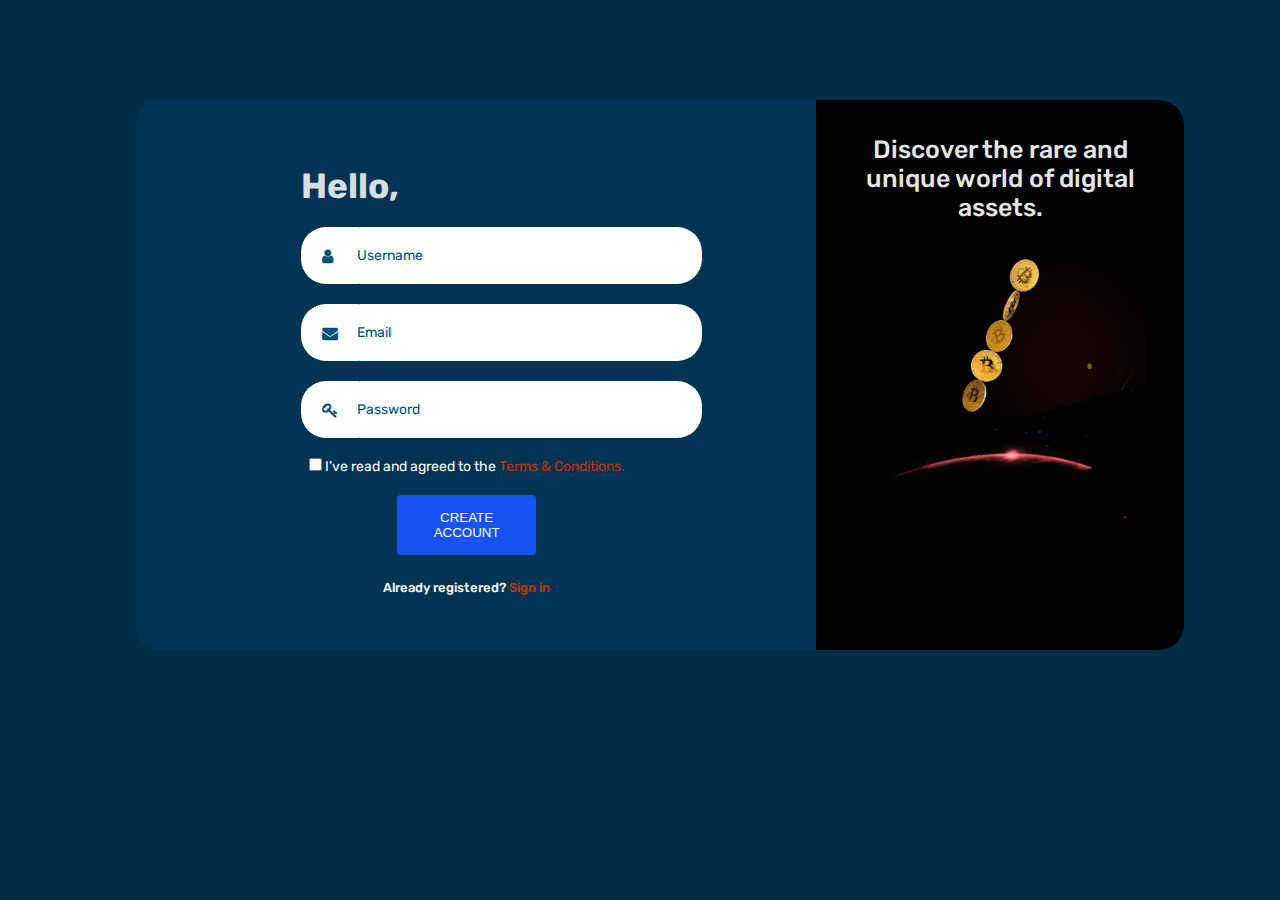
==== login.html @ 49a72966 "first commit" ====
<!DOCTYPE html>
<html lang="en">
<head>
    <meta charset="UTF-8">
    <meta http-equiv="X-UA-Compatible" content="IE=edge">
    <meta name="viewport" content="width=device-width, initial-scale=1.0">
    <title>Login Page</title>
    <link rel="stylesheet" href="login.css">
    <link rel="stylesheet" href= "https://cdnjs.cloudflare.com/ajax/libs/font-awesome/4.7.0/css/font-awesome.min.css">
    <!-- <a href="https://www.flaticon.com/free-icons/blind" title="blind icons"></a> -->
</head>
<body>
        <div class="container">
            <div class="innercontainer">
                <section class="cardone">
                    <h1>Hello,</h1>
                    <!-- <center> -->
                        <form class="signin">
                            <div class="input-icons">
                            <span></span>  <i class="fa fa-user icon">
                                </i>
                                <input class="input-field" 
                                name="text" 
                                placeholder="Username">
                            </div>           
                            <div class="input-icons">
                                <i class="fa fa-envelope icon">
                              </i>
                                <input class="input-field" 
                                name="text"
                                placeholder="Email">
                            </div>
                            <div class="input-icons">
                                <i class="fa fa-key icon">
                              </i>
                              <input class="input-field" 
                              name="password"
                              placeholder="Password">
                            </div>
                            <div class="terms">
                                <input type="checkbox" id="terms" name="terms" value="terms">
                                <label for="terms"> I’ve read and agreed to the <span>Terms & Conditions.</span></label>
                            </div>
                            <div class="createaccount">
                                <button>CREATE ACCOUNT</button>
                                <p>Already registered? <span>Sign in<span</p>
                            </div>
                        </form>                    
                    <!-- </center> -->
                </section>

                <!-- section 2 -->
                <section class="cardtwo">
                    <div class="discover">
                        <p>Discover the rare and unique world of digital assets.</p>
                        <div class="imags">
                            <div class="coins">
                                <img src="/loginimages/coins.png" alt="coinsdisplay">
                            </div>
                            <div class="earth">
                                <img src="/loginimages/27356-earth-animation 1.svg" alt="earthanimation">
                            </div>
                        </div>
                    </div>
                <section>
            </div>
        </div>
    </div>
</body>
</html>
---- login.css ----
@import url('https://fonts.googleapis.com/css2?family=Rubik:wght@400;500;700&display=swap');

*{
    margin: 0;
    padding: 0;
    box-sizing: border-box;
} 

:root{
    --font-family: 'Rubik', sans-serif;
}

body {
    background: rgba(0, 46, 72, 1); 
}

.container {
    width: 100%;
    margin: auto;
}

.innercontainer {
    width: 85%;
    margin: auto;
    padding: 0 auto;
    display: flex;
    flex-direction: row;
    Stroke: Linear 
    #84592C 0%
    rgba(30, 10, 1, 0.32) 100%;
}

.cardone {
    width: 65%;
    height: auto;
    padding: auto;
    margin: 0 auto;
    margin-top: 100px;
    margin-left: 40px;
    background-color:rgba(0, 80, 124, 0.2);
    border: 35px solid transparent;
    border-top-left-radius: 23px;
    border-bottom-left-radius: 23px;
}

section h1 {
    color: rgba(255, 255, 255, 0.85);
    font-family: var(--font-family);
    font-weight: 700;
    font-style: normal;
    font-size: 35px;
    margin-left: 130px;
    margin-top: 30px;
    margin-bottom: 10px;
}

.signin {
width: 60%;
display: flex;
flex-direction: column;
justify-content: center;
align-items: center;
}

::placeholder {
  color: #00507C;
  font-family: var(--font-family);
  font-weight: 400;
  font-size: 14px;
}

.input-icons i {
    position: absolute;
    
}
  
.input-icons {
    width: 100%;
    margin: 10px;
}
   
.icon {
  padding: 20.7px;
  color: #00507C;
  min-width: 50px;
  margin-left: 130px;
  background: white;
  border: transparent;
  border-top-left-radius: 25px;
  border-bottom-left-radius: 25px;
  width: 57px;
  
  
}
    
.input-field {
    color: #00507C;
    width: 100%;
    padding: 21px;
    margin-left: 165px; 
    text-align: left;
    border: transparent;
    border-radius: 25px;
}

.terms {
    width: 120%;
    margin-top: 10px;
    margin-left: 350px;
    color: white;
    font-family: var(--font-family);
    font-weight: 400;
    font-size: 14px; 
}

span {
    width: auto;
    color: rgb(194, 52, 0);
}

.createaccount {
    width: 80%;
    margin-left: 225px;
    display: flex; 
    flex-direction: column; 
    justify-content:center; 
    align-items:center;
    padding: 20px;
    font-family: var(--font-family);
    font-weight: 500;
    font-size: 13px;
} 

.createaccount button {
    width: 55%;
    padding: 15px;
    margin: auto;
    color: white;
    background-color: rgba(24, 82, 242, 1);
    border: transparent;
    border-radius: 4px;
    margin-bottom: 25px;
}

.createaccount p {
    color: white;
}

.cardtwo {
    width: 35%;
    padding: 0;
    margin-top: 100px;
    background-image: url("./loginimages/unsplash_HAAsKeZbHAc.svg");
    border: 35px solid transparent;
    border-top-right-radius: 25px;
    border-bottom-right-radius: 25px;
    background-color: black;
}

.discover {
    color: rgba(229, 229, 229, 1);
    font-family: var(--font-family);
    font-weight: 500;
    font-size: 25px;
    width: 100%;
    text-align: center;
}

.imags {
    background-image: url(./loginimages/Eclipse.svg);

}
.coins {
    width: 60.8%;
    height: 100%;
    padding: 0;
    margin: auto;
    margin-bottom: 10px;
}

.coins>img {
    width: 100%;
} 

.earth {
    width: 100%;
    height: 100%;
    margin-left: 35px;
    margin-top: -80px; 
}

.earth img {
    width: 100%;
    height: 100%;
}


@media screen and (max-width: 1172px) {
    
    .cardone {
        width: 65%;
        height: auto;
        padding: auto;
        margin: 0 auto;
        margin-top: 70px;
        margin-left: 40px;
    }

    .cardone {
        margin-top: 50px;
        margin-left: 20px;
    }
    
    section h1 {
        font-size: 35px;
        margin-left: 130px;
        margin-top: auto;
        margin-bottom: 5px;
    }
    
    .signin {
    width: 50%;
    }
 

    ::placeholder {
        font-size: 12px;
      }

      
.createaccount{
    margin-left: 275px;
}

    .createaccount button {
        width: 100%;

    }
.
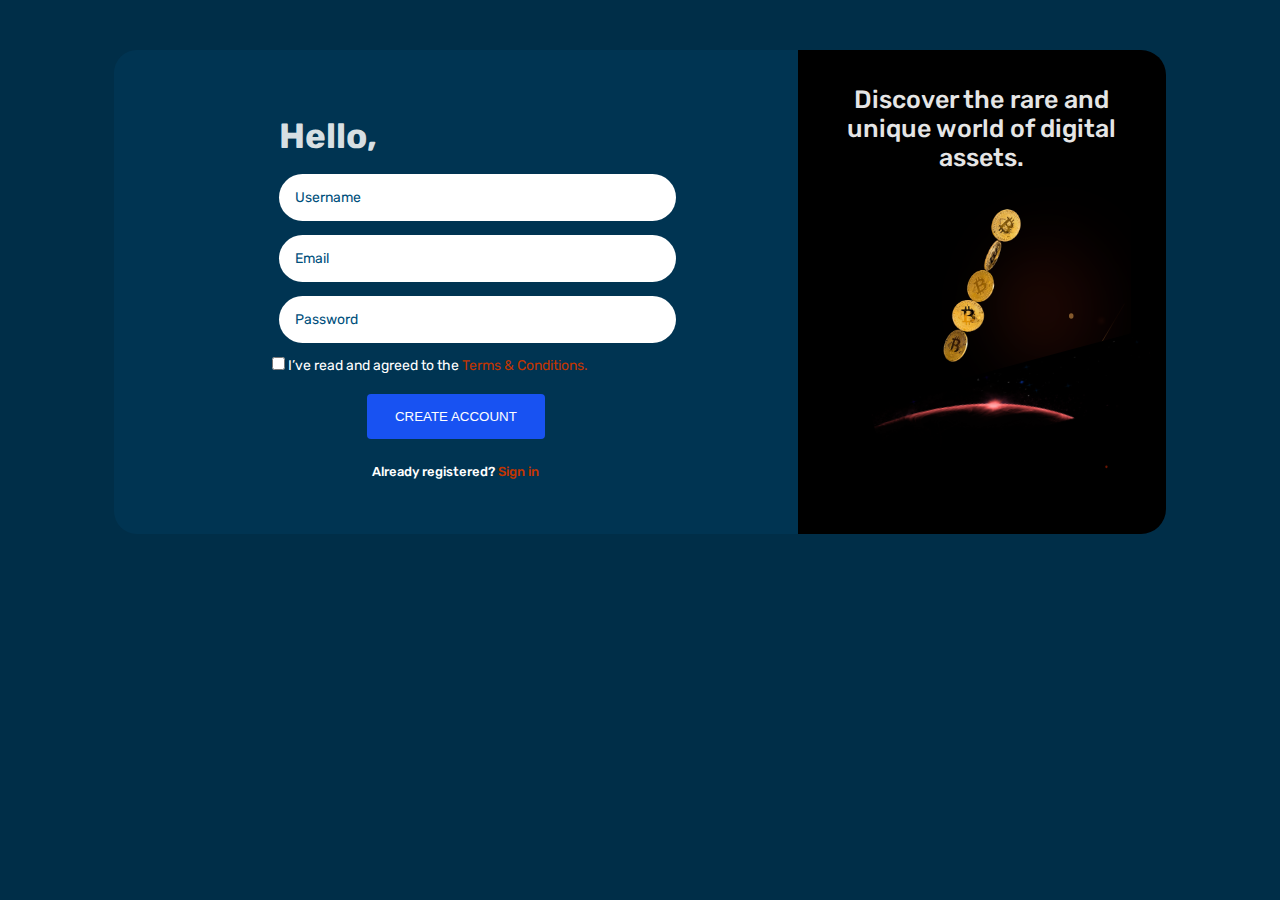
==== commit de43cfcc: "update" ====
--- a/login.html
+++ b/login.html
@@ -17,25 +17,19 @@
                     <!-- <center> -->
                         <form class="signin">
                             <div class="input-icons">
-                            <span></span>  <i class="fa fa-user icon">
-                                </i>
                                 <input class="input-field" 
                                 name="text" 
-                                placeholder="Username">
+                                placeholder="Username" required>
                             </div>           
                             <div class="input-icons">
-                                <i class="fa fa-envelope icon">
-                              </i>
                                 <input class="input-field" 
-                                name="text"
-                                placeholder="Email">
+                                name="email" 
+                                placeholder="Email" required>
                             </div>
                             <div class="input-icons">
-                                <i class="fa fa-key icon">
-                              </i>
                               <input class="input-field" 
                               name="password"
-                              placeholder="Password">
+                              placeholder="Password" required>
                             </div>
                             <div class="terms">
                                 <input type="checkbox" id="terms" name="terms" value="terms">
--- a/login.css
+++ b/login.css
@@ -15,14 +15,15 @@
 }
 
 .container {
-    width: 100%;
+    width: 100vw;
+    height: 100vh; 
     margin: auto;
 }
 
 .innercontainer {
-    width: 85%;
-    margin: auto;
-    padding: 0 auto;
+    width: 90%;
+    margin: auto;
+    padding: 50px; 
     display: flex;
     flex-direction: row;
     Stroke: Linear 
@@ -32,11 +33,7 @@
 
 .cardone {
     width: 65%;
-    height: auto;
-    padding: auto;
-    margin: 0 auto;
-    margin-top: 100px;
-    margin-left: 40px;
+    margin: auto;
     background-color:rgba(0, 80, 124, 0.2);
     border: 35px solid transparent;
     border-top-left-radius: 23px;
@@ -57,6 +54,7 @@
 .signin {
 width: 60%;
 display: flex;
+margin: auto;
 flex-direction: column;
 justify-content: center;
 align-items: center;
@@ -68,46 +66,29 @@
   font-weight: 400;
   font-size: 14px;
 }
-
-.input-icons i {
-    position: absolute;
-    
-}
   
 .input-icons {
     width: 100%;
-    margin: 10px;
+    margin: auto;
 }
    
-.icon {
-  padding: 20.7px;
-  color: #00507C;
-  min-width: 50px;
-  margin-left: 130px;
-  background: white;
-  border: transparent;
-  border-top-left-radius: 25px;
-  border-bottom-left-radius: 25px;
-  width: 57px;
-  
-  
-}
     
 .input-field {
     color: #00507C;
-    width: 100%;
-    padding: 21px;
-    margin-left: 165px; 
+    width: 108%;
+    padding: 16px;
+    margin: 7px;
     text-align: left;
     border: transparent;
     border-radius: 25px;
 }
 
 .terms {
-    width: 120%;
-    margin-top: 10px;
-    margin-left: 350px;
+    width: 100%;
+    margin: auto;
+    margin-top: 7px;
     color: white;
+    /* text-align: center; */
     font-family: var(--font-family);
     font-weight: 400;
     font-size: 14px; 
@@ -120,7 +101,7 @@
 
 .createaccount {
     width: 80%;
-    margin-left: 225px;
+    margin: auto;
     display: flex; 
     flex-direction: column; 
     justify-content:center; 
@@ -132,7 +113,7 @@
 } 
 
 .createaccount button {
-    width: 55%;
+    width: 70%;
     padding: 15px;
     margin: auto;
     color: white;
@@ -148,8 +129,6 @@
 
 .cardtwo {
     width: 35%;
-    padding: 0;
-    margin-top: 100px;
     background-image: url("./loginimages/unsplash_HAAsKeZbHAc.svg");
     border: 35px solid transparent;
     border-top-right-radius: 25px;
@@ -195,51 +174,95 @@
 }
 
 
-@media screen and (max-width: 1172px) {
+
+
+
+@media screen and (max-width: 868px) {
     
     .cardone {
-        width: 65%;
-        height: auto;
-        padding: auto;
-        margin: 0 auto;
-        margin-top: 70px;
-        margin-left: 40px;
-    }
-
-    .cardone {
-        margin-top: 50px;
-        margin-left: 20px;
+        width: 100%;
+        border-radius: 35px;
+    }
+
+    .cardtwo {
+        display: none;
     }
     
     section h1 {
-        font-size: 35px;
-        margin-left: 130px;
-        margin-top: auto;
-        margin-bottom: 5px;
-    }
-    
+        font-size: 32px;
+        margin: auto;
+        margin-bottom: 15px;
+        text-align: center;
+
+    }
+    
+    .createaccount button {
+        width: 90%;
+        padding: 10px;
+
+    }
+
+    .terms {
+        width: 90%;
+        font-size: 12px;
+        text-align: center;
+        margin: auto;
+        margin-top: 13px;
+    }
+
+    .input-field {
+        padding: 14px;
+    }
+
+
+    .createaccount p{
+        text-align: center;
+    }
+    .createaccount button {
+        padding: 13px;
+    }
+
+    .createaccount {
+        font-size: 10px;
+    }
+
+    #terms {
+        width: 18px;
+    }
+    
+    
+
+}
+
+
+@media screen and (max-width: 478px) {
+
+    .innercontainer {
+        width: 100%;
+    }
+
+
     .signin {
-    width: 50%;
-    }
- 
+        margin: 0;
+        width: 90%;
+    }
+
+    section h1 {
+        font-size: 28px;
+    }
 
     ::placeholder {
         font-size: 12px;
-      }
-
-      
-.createaccount{
-    margin-left: 275px;
-}
+    }
+
+    .input-field {
+        padding: 12px;
+    }
 
     .createaccount button {
-        width: 100%;
-
-    }
-.     
-    
-      
-    
-
-
-
+        width: 85%;
+        padding: 9px;
+        font-size: 10px;
+    }
+
+}